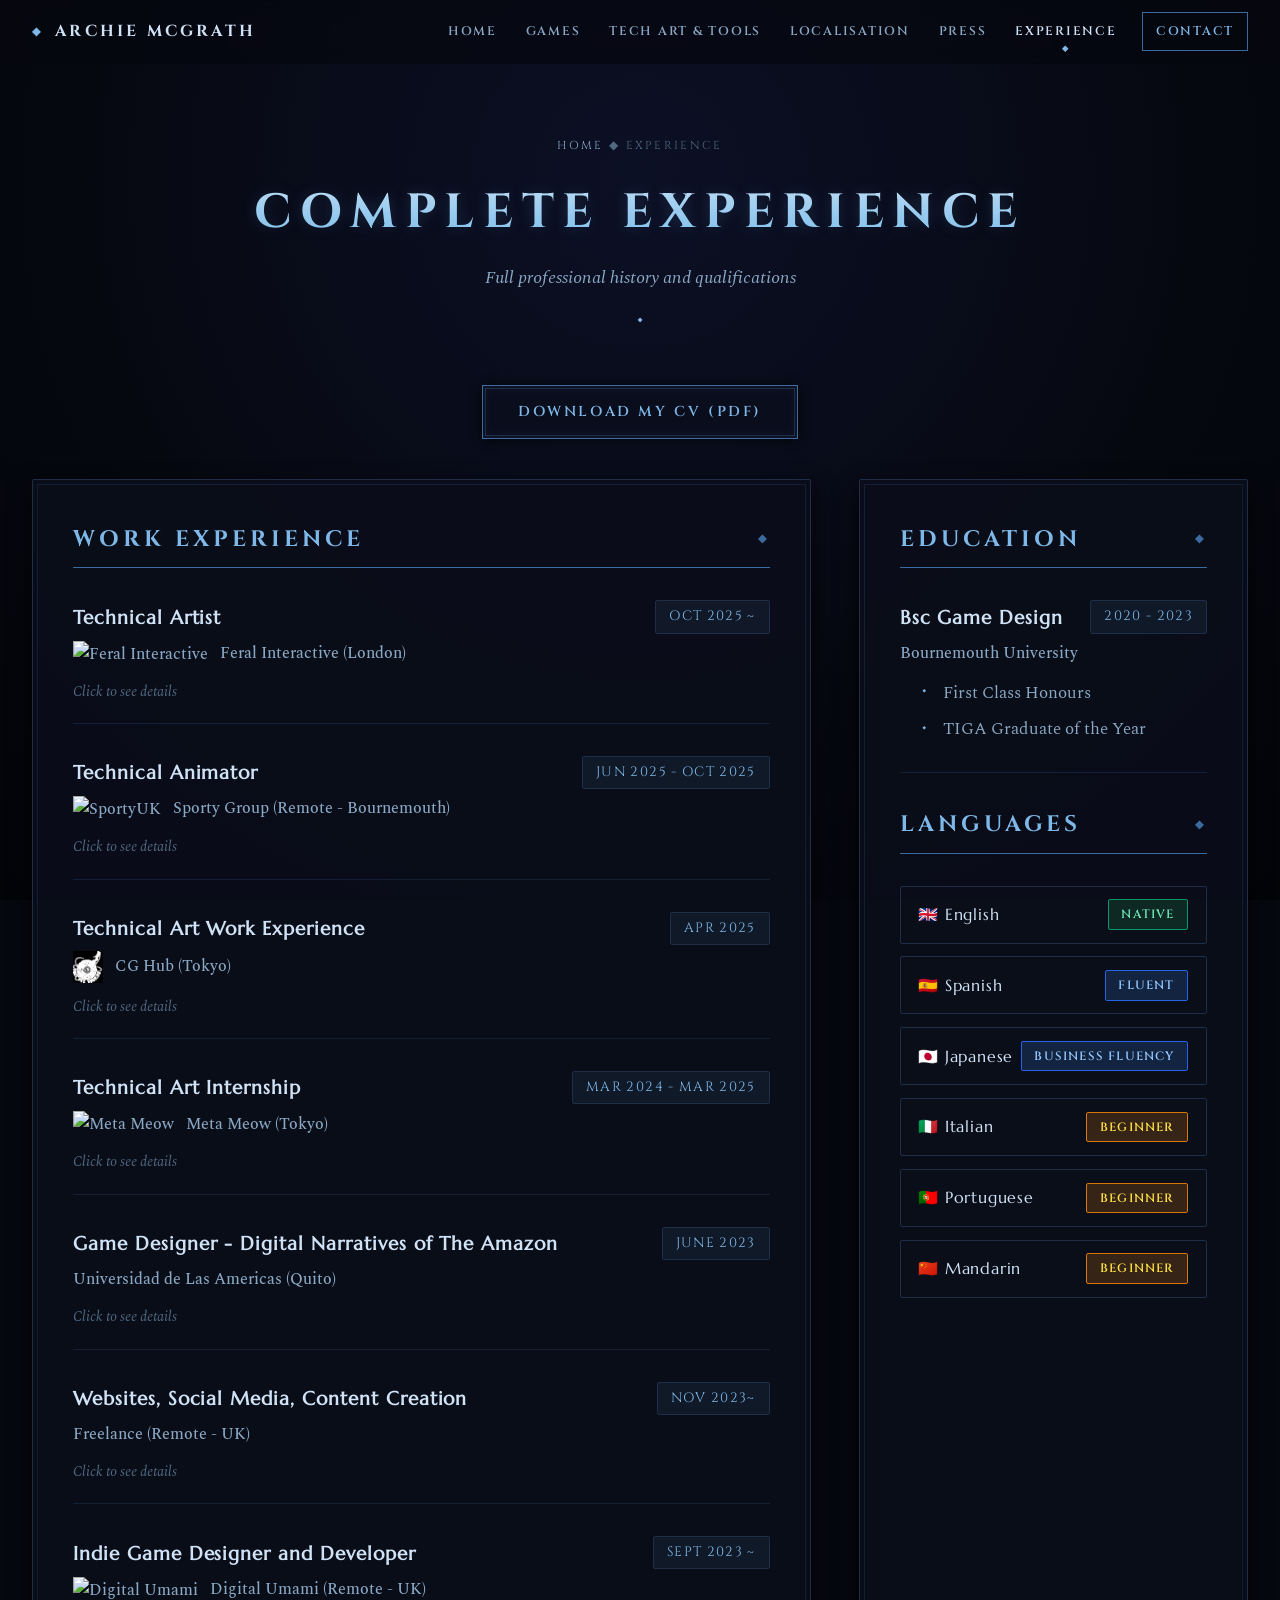
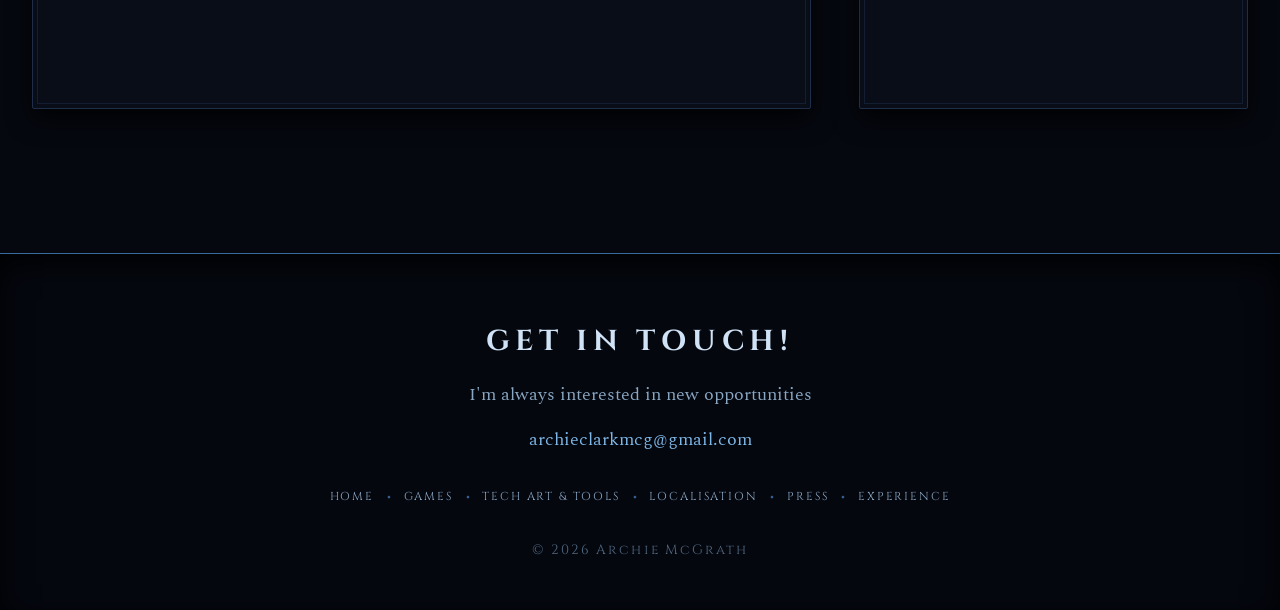
==== experience.html @ 97fbd70d "Major content update" ====
<!DOCTYPE html>
<html lang="en">

<head>
    <meta charset="UTF-8">
    <meta name="viewport" content="width=device-width, initial-scale=1.0">
    <title>Experience · Archie McGrath</title>
    <meta name="description" content="Work history, education and languages of Archie McGrath, Technical Artist.">
    <link rel="shortcut icon" type="image/x-icon" href="assets/images/krillin.ico" />
    <link rel="preconnect" href="https://fonts.googleapis.com">
    <link rel="preconnect" href="https://fonts.gstatic.com" crossorigin>
    <link href="https://fonts.googleapis.com/css2?family=Cinzel:wght@400;600;700;900&family=Marcellus&family=Spectral:ital,wght@0,300;0,400;0,600;1,400&display=swap" rel="stylesheet">
    <link rel="stylesheet" href="assets/styles.css?v=3.0">
    <link rel="stylesheet" href="assets/site.css?v=3.0">
</head>

<body>
    <header id="site-nav"></header>

    <header class="page-header">
        <p class="breadcrumb"><a href="index.html">Home</a> ◆ Experience</p>
        <h1 class="section-title">Complete Experience</h1>
        <p class="section-subtitle">Full professional history and qualifications</p>
    </header>

    <section class="section tight" id="cv">
        <div class="cv-downloads">
            <a href="assets/pdfs/Archie%20McGrath%20Technical%20Artist%20Resume.pdf" class="cta-button"
                download="Archie McGrath Technical Artist Resume.pdf">Download My CV (PDF)</a>
        </div>
        <div class="cv-grid">
            <!-- Work Experience Column -->
            <div class="cv-column">
                <h3 class="cv-section-title">Work Experience</h3>

                <div class="cv-item" onclick="toggleCVExpand(this)">
                    <div class="cv-header">
                        <h4 class="cv-role">Technical Artist</h4>
                        <span class="cv-period">OCT 2025 ~</span>
                    </div>
                    <p class="cv-company">
                        <img src="assets/images/ferallogo.jpg" alt="Feral Interactive"
                            style="height:2em;vertical-align:middle;margin-right:0.5em;">
                        Feral Interactive (London)
                    </p>
                    <p class="expand-hint-cv">Click to see details</p>
                    <ul class="cv-details">
                        <li>Sole in-house technical artist, working with design and engineering teams on AAA projects
                        </li>
                        <li>Asset development and implementation in-engine using Maya, 3DS Max, Blender (models,
                            animations, rigs, textures and materials)</li>
                        <li>Scripting pipeline tools across DCCs using Python, MEL</li>
                        <li>Implementation, testing and optimisation of art and game mechanics in proprietary game
                            engines across various platforms (VR and Mobile)</li>
                    </ul>
                </div>

                <div class="cv-item" onclick="toggleCVExpand(this)">
                    <div class="cv-header">
                        <h4 class="cv-role">Technical Animator</h4>
                        <span class="cv-period">JUN 2025 - OCT 2025</span>
                    </div>
                    <p class="cv-company">
                        <img src="assets/images/sportylogo.jpeg" alt="SportyUK"
                            style="height:2em;vertical-align:middle;margin-right:0.5em;">
                        Sporty Group (Remote - Bournemouth)
                    </p>
                    <p class="expand-hint-cv">Click to see details</p>
                    <ul class="cv-details">
                        <li>Rigging, weight painting and animation of characters using Blender</li>
                        <li>Implementation and playtesting in Unity Engine for Mobile</li>
                    </ul>
                </div>

                <div class="cv-item" onclick="toggleCVExpand(this)">
                    <div class="cv-header">
                        <h4 class="cv-role">Technical Art Work Experience</h4>
                        <span class="cv-period">APR 2025</span>
                    </div>
                    <p class="cv-company">
                        <img src="assets/images/CGHUBLogo_cropped.png" alt="CG Hub"
                            style="height:2em;vertical-align:middle;margin-right:0.5em;">
                        CG Hub (Tokyo)
                    </p>
                    <p class="expand-hint-cv">Click to see details</p>
                    <ul class="cv-details">
                        <li>Car ADAS creation and shader development in Kanzi Engine</li>
                    </ul>
                </div>

                <div class="cv-item" onclick="toggleCVExpand(this)">
                    <div class="cv-header">
                        <h4 class="cv-role">Technical Art Internship</h4>
                        <span class="cv-period">MAR 2024 - MAR 2025</span>
                    </div>
                    <p class="cv-company">
                        <img src="assets/images/metameowlogo.jpeg" alt="Meta Meow"
                            style="height:2em;vertical-align:middle;margin-right:0.5em;">
                        Meta Meow (Tokyo)
                    </p>
                    <p class="expand-hint-cv">Click to see details</p>
                    <ul class="cv-details">
                        <li>AAA games outsourcing projects for Square Enix, ORCA, Game Freak</li>
                        <li>Shipped 3 DCC tools taking them from conception to market with documentation, user support
                            and updates in Blender and Unreal.</li>
                        <li>Shader, material and VFX creation using Substance Painter, Designer, Python scripting,
                            Blender procedural node workflows and basic Houdini</li>
                    </ul>
                </div>

                <div class="cv-item" onclick="toggleCVExpand(this)">
                    <div class="cv-header">
                        <h4 class="cv-role">Game Designer - Digital Narratives of The Amazon</h4>
                        <span class="cv-period">JUNE 2023</span>
                    </div>
                    <p class="cv-company">Universidad de Las Americas (Quito)</p>
                    <p class="expand-hint-cv">Click to see details</p>
                    <ul class="cv-details">
                        <li>Gameplay, sound design and localisation developing a mobile game</li>
                        <li>C# Scripting in Unity Engine for Mobile</li>
                    </ul>
                </div>

                <div class="cv-item" onclick="toggleCVExpand(this)">
                    <div class="cv-header">
                        <h4 class="cv-role">Websites, Social Media, Content Creation</h4>
                        <span class="cv-period">NOV 2023~</span>
                    </div>
                    <p class="cv-company">Freelance (Remote - UK)</p>
                    <p class="expand-hint-cv">Click to see details</p>
                    <ul class="cv-details">
                        <li>7,000+ monthly visitor website SEO, content renovations, copywriting</li>
                        <li>Assisting Instagram account with 200,000+ followers</li>
                        <li>Promoting an Amazon, Sunday Times and Water Stones Best Seller</li>
                    </ul>
                </div>

                <div class="cv-item" onclick="toggleCVExpand(this)">
                    <div class="cv-header">
                        <h4 class="cv-role">Indie Game Designer and Developer</h4>
                        <span class="cv-period">SEPT 2023 ~</span>
                    </div>
                    <p class="cv-company">
                        <img src="assets/images/dulogo.png" alt="Digital Umami"
                            style="height:2em;vertical-align:middle;margin-right:0.5em;">
                        Digital Umami (Remote - UK)
                    </p>
                </div>
            </div>

            <!-- Education & Skills Column -->
            <div class="cv-column">
                <h3 class="cv-section-title">Education</h3>

                <div class="cv-item">
                    <div class="cv-header">
                        <h4 class="cv-role">Bsc Game Design</h4>
                        <span class="cv-period">2020 - 2023</span>
                    </div>
                    <p class="cv-company">Bournemouth University</p>
                    <ul class="cv-details" style="max-height: none; padding-left: 1.2rem;">
                        <li>First Class Honours</li>
                        <li>TIGA Graduate of the Year</li>
                    </ul>
                </div>

                <h3 class="cv-section-title">Languages</h3>
                <div class="languages-grid">
                    <div class="language-item">
                        <span class="language-name">🇬🇧 English</span>
                        <span class="language-level native">Native</span>
                    </div>
                    <div class="language-item">
                        <span class="language-name">🇪🇸 Spanish</span>
                        <span class="language-level fluent">Fluent</span>
                    </div>
                    <div class="language-item">
                        <span class="language-name">🇯🇵 Japanese</span>
                        <span class="language-level fluent">Business Fluency</span>
                    </div>
                    <div class="language-item">
                        <span class="language-name">🇮🇹 Italian</span>
                        <span class="language-level beginner">Beginner</span>
                    </div>
                    <div class="language-item">
                        <span class="language-name">🇵🇹 Portuguese</span>
                        <span class="language-level beginner">Beginner</span>
                    </div>
                    <div class="language-item">
                        <span class="language-name">🇨🇳 Mandarin</span>
                        <span class="language-level beginner">Beginner</span>
                    </div>
                </div>
            </div>
        </div>
    </section>

    <footer id="contact"></footer>

    <script src="assets/site.js?v=3.0"></script>
    <script>
        renderChrome('experience');
        function toggleCVExpand(item) { item.classList.toggle('expanded'); }
    </script>
</body>

</html>
---- assets/styles.css ----
/* 
   BALDUR'S GATE / ELDEN RING CRPG DESIGN SYSTEM 
   Archie McGrath Portfolio 
*/

@import url('https://fonts.googleapis.com/css2?family=Cinzel:wght@400;600;700;900&family=Cinzel+Decorative:wght@400;700&family=Marcellus&family=Spectral:ital,wght@0,300;0,400;0,600;1,400&display=swap');

:root {
    --is-mobile: 0;

    /* Ethereal Blue Color Palette */
    --primary-bg: #060810;
    --secondary-bg: #0a0e1a;
    --panel-bg: rgba(10, 14, 26, 0.92);
    --panel-bg-solid: #0c1020;
    --hover-bg: #121830;

    --accent-color: #7eb8e8;
    /* Ethereal Blue */
    --accent-glow: #a0d4ff;
    /* Ethereal Glow Highlight */
    --accent-dark: #2a3d6e;
    /* Deep Ethereal Blue */

    --text-primary: #d0e2f5;
    /* Icy Light Text */
    --text-secondary: #8aa8c4;
    /* Cool Muted Text */
    --text-muted: #506880;
    /* Darker Subtext */

    --border-color: #1e2d48;
    /* Dark Blue Border Frame */
    --border-gold: #3a6a9e;
    /* Blue Frame Highlight */
    --border-gold-glow: #5eaadf;
    /* Hover Border Glow */

    /* Fonts */
    --font-title: 'Cinzel', 'Marcellus', 'Georgia', serif;
    --font-heading: 'Marcellus', 'Cinzel', serif;
    --font-body: 'Spectral', 'Georgia', serif;
}

* {
    margin: 0;
    padding: 0;
    box-sizing: border-box;
}

html {
    scroll-behavior: smooth;
    background-color: var(--primary-bg);
}

body {
    font-family: var(--font-body);
    background: radial-gradient(circle at 50% 20%, #0c1025 0%, #060810 60%, #030408 100%);
    background-attachment: fixed;
    color: var(--text-primary);
    line-height: 1.7;
    overflow-x: hidden;
    font-size: 1.05rem;
}

/* Custom Scrollbar */
::-webkit-scrollbar {
    width: 8px;
    height: 8px;
}

::-webkit-scrollbar-track {
    background: #060810;
}

::-webkit-scrollbar-thumb {
    background: var(--border-gold);
    border-radius: 2px;
}

::-webkit-scrollbar-thumb:hover {
    background: var(--accent-color);
}

/* Mobile Toggle Button */
.desktop-toggle {
    position: fixed;
    top: 0;
    left: 0;
    right: 0;
    background: var(--secondary-bg);
    padding: 8px;
    text-align: center;
    z-index: 1000;
    display: none;
    border-bottom: 1px solid var(--border-gold);
}

.desktop-toggle button {
    background: var(--panel-bg);
    color: var(--accent-color);
    border: 1px solid var(--border-gold);
    padding: 6px 16px;
    border-radius: 2px;
    font-family: var(--font-title);
    letter-spacing: 0.1em;
    font-size: 0.85rem;
    cursor: pointer;
    text-transform: uppercase;
    transition: all 0.3s ease;
}

.desktop-toggle button:hover {
    background: var(--accent-color);
    color: #000;
}

@media (max-width: 390px) {
    :root {
        --is-mobile: 1;
    }

    .desktop-toggle {
        display: block;
    }

    body {
        padding-top: 40px;
    }
}

/* Floating Sidebar Navigation (Elden Ring / CRPG HUD Style) */
.floating-nav {
    position: fixed;
    right: 2rem;
    top: 50%;
    transform: translateY(-50%);
    z-index: 100;
    background: rgba(8, 12, 24, 0.95);
    backdrop-filter: blur(8px);
    border: 1px solid var(--border-gold);
    box-shadow: 0 0 15px rgba(0, 0, 0, 0.8), inset 0 0 8px rgba(100, 160, 230, 0.1);
    border-radius: 4px;
    padding: 1.2rem 0.6rem;
    display: flex;
    flex-direction: column;
    gap: 1.2rem;
}

.nav-dot {
    width: 10px;
    height: 10px;
    transform: rotate(45deg);
    background: transparent;
    border: 1px solid var(--text-secondary);
    cursor: pointer;
    transition: all 0.3s ease;
    position: relative;
}

.nav-dot.active {
    background: var(--accent-color);
    border-color: var(--accent-glow);
    box-shadow: 0 0 10px var(--accent-glow), 0 0 20px var(--accent-color);
    transform: rotate(45deg) scale(1.3);
}

.nav-dot:hover {
    border-color: var(--accent-color);
    transform: rotate(45deg) scale(1.2);
}

.nav-dot::after {
    content: attr(data-label);
    position: absolute;
    right: 2rem;
    top: 50%;
    transform: translateY(-50%);
    background: rgba(10, 14, 26, 0.95);
    color: var(--accent-color);
    font-family: var(--font-title);
    letter-spacing: 0.15em;
    text-transform: uppercase;
    padding: 0.4rem 0.9rem;
    border-radius: 2px;
    font-size: 0.75rem;
    white-space: nowrap;
    opacity: 0;
    visibility: hidden;
    transition: all 0.3s ease;
    border: 1px solid var(--border-gold);
    box-shadow: 0 4px 12px rgba(0, 0, 0, 0.6);
}

.nav-dot:hover::after {
    opacity: 1;
    visibility: visible;
}

/* CRPG Golden Divider Line */
.crpg-divider {
    display: flex;
    align-items: center;
    justify-content: center;
    margin: 2rem auto;
    width: 100%;
    max-width: 600px;
}

.crpg-divider::before,
.crpg-divider::after {
    content: '';
    flex: 1;
    height: 1px;
    background: linear-gradient(90deg, transparent, var(--border-gold), transparent);
}

.crpg-divider-diamond {
    margin: 0 12px;
    color: var(--accent-color);
    font-size: 0.8rem;
}

/* Hero Section */
.hero {
    min-height: 100vh;
    display: flex;
    align-items: center;
    justify-content: center;
    text-align: center;
    position: relative;
    padding: 3rem 1.5rem 4rem;
    background: radial-gradient(circle at 50% 30%, rgba(15, 22, 50, 0.7) 0%, rgba(6, 8, 16, 0.96) 75%);
    border-bottom: 1px solid var(--border-gold);
}

.hero-wrapper {
    width: 100%;
    max-width: 1400px;
    margin: 0 auto;
    display: flex;
    flex-direction: column;
    align-items: center;
    gap: 2.5rem;
}

.hero-content {
    max-width: 1100px;
    width: 100%;
    padding: 1rem 2rem 0;
    z-index: 2;
    display: grid;
    grid-template-columns: 1fr 1fr;
    gap: 4rem;
    align-items: center;
}

.hero-text {
    text-align: left;
}

.hero h1,
.ds-title {
    font-family: var(--font-title);
    font-size: clamp(2.8rem, 5.5vw, 4.4rem);
    font-weight: 700;
    letter-spacing: 0.28em;
    text-transform: uppercase;
    line-height: 1.15;
    margin-bottom: 0.5rem;
    color: #8ec8f0;
    -webkit-text-fill-color: #8ec8f0;
    background: none;
    text-shadow: 0 3px 10px rgba(0, 0, 0, 0.95), 0 0 2px rgba(0, 0, 0, 0.9);
}

.hero h2 {
    font-family: var(--font-heading);
    font-size: clamp(1.3rem, 2.5vw, 1.8rem);
    font-weight: 400;
    letter-spacing: 0.2em;
    text-transform: uppercase;
    color: var(--accent-color);
    margin-bottom: 1.8rem;
    display: flex;
    align-items: center;
    gap: 0.8rem;
}

.hero h2::after {
    content: '';
    flex: 1;
    height: 1px;
    background: linear-gradient(90deg, var(--border-gold), transparent);
}

.hero-description {
    font-family: var(--font-body);
    font-size: 1.2rem;
    color: var(--text-secondary);
    line-height: 1.8;
    margin-bottom: 2.5rem;
    border-left: 2px solid var(--border-gold);
    padding-left: 1.2rem;
    background: linear-gradient(90deg, rgba(100, 160, 230, 0.05), transparent);
}

/* Elden Ring / CRPG Action Button */
.cta-button {
    display: inline-block;
    padding: 0.85rem 2.2rem;
    background: rgba(10, 14, 28, 0.9);
    color: var(--accent-color);
    text-decoration: none;
    font-family: var(--font-title);
    letter-spacing: 0.18em;
    text-transform: uppercase;
    font-size: 0.9rem;
    font-weight: 600;
    border: 1px solid var(--border-gold);
    box-shadow: 0 0 10px rgba(0, 0, 0, 0.8), inset 0 0 12px rgba(100, 160, 230, 0.1);
    position: relative;
    transition: all 0.3s ease;
    cursor: pointer;
}

.cta-button::before {
    content: '';
    position: absolute;
    top: 2px;
    left: 2px;
    right: 2px;
    bottom: 2px;
    border: 1px solid rgba(100, 160, 230, 0.2);
    pointer-events: none;
    transition: all 0.3s ease;
}

.cta-button:hover {
    background: var(--accent-color);
    color: #0c0a08;
    box-shadow: 0 0 20px rgba(100, 170, 240, 0.5);
    border-color: var(--accent-glow);
}

.cta-button:hover::before {
    border-color: rgba(0, 0, 0, 0.4);
}

.hero-visual {
    display: flex;
    align-items: center;
    justify-content: center;
    position: relative;
}

.hero-avatar {
    width: 290px;
    height: 290px;
    border-radius: 4px;
    border: 2px solid var(--border-gold);
    box-shadow: 0 0 30px rgba(0, 0, 0, 0.9), 0 0 15px rgba(100, 160, 230, 0.25), inset 0 0 15px rgba(0, 0, 0, 0.8);
    position: relative;
    padding: 6px;
    background: var(--panel-bg-solid);
}

.hero-avatar img {
    border-radius: 2px;
    filter: contrast(1.05) brightness(0.95);
    transition: filter 0.3s ease;
}

.hero-avatar:hover img {
    filter: contrast(1.1) brightness(1.02);
}

/* Experience Strip (Character Journey Bar) */
.experience-strip {
    background: rgba(8, 12, 22, 0.95);
    border-top: 1px solid var(--border-gold);
    border-bottom: 1px solid var(--border-gold);
    padding: 2.2rem 0;
    margin-bottom: 3rem;
    box-shadow: inset 0 0 20px rgba(0, 0, 0, 0.8);
}

.experience-content {
    max-width: 1400px;
    margin: 0 auto;
    padding: 0 2rem;
}

.experience-title {
    text-align: center;
    font-family: var(--font-title);
    font-size: 1.1rem;
    letter-spacing: 0.25em;
    text-transform: uppercase;
    color: var(--accent-color);
    margin-bottom: 1.8rem;
    display: flex;
    align-items: center;
    justify-content: center;
    gap: 1rem;
}

.experience-title::before,
.experience-title::after {
    content: '◆';
    font-size: 0.6rem;
    color: var(--border-gold);
}

.experience-timeline {
    display: flex;
    justify-content: center;
    align-items: center;
    gap: 1.5rem;
    flex-wrap: wrap;
}

.timeline-item {
    display: flex;
    align-items: center;
    gap: 1rem;
    padding: 0.85rem 1.4rem;
    background: rgba(12, 16, 30, 0.85);
    border: 1px solid var(--border-color);
    border-radius: 2px;
    transition: all 0.3s ease;
    box-shadow: 0 4px 10px rgba(0, 0, 0, 0.5);
    position: relative;
}

.timeline-item:hover {
    border-color: var(--border-gold-glow);
    background: rgba(18, 24, 42, 0.95);
    box-shadow: 0 0 15px rgba(100, 160, 230, 0.2);
    transform: translateY(-2px);
}

/* Current Job Featured (Top) */
.current-job-featured {
    display: flex;
    justify-content: center;
    margin-bottom: 1.6rem;
}

.current-featured-item {
    padding: 1.1rem 2.2rem;
    border-color: var(--accent-glow);
    background: linear-gradient(135deg, rgba(18, 28, 55, 0.95), rgba(10, 14, 28, 0.95));
    box-shadow: 0 0 25px rgba(100, 160, 230, 0.4), inset 0 0 12px rgba(100, 160, 230, 0.15);
}

.current-featured-item .timeline-info h4 {
    font-size: 1.2rem;
    color: #daf1ff;
}

/* Previous Roles Heading & List */
.previous-roles-header {
    display: flex;
    align-items: center;
    justify-content: center;
    gap: 0.8rem;
    margin: 1.6rem 0 1.2rem 0;
}

.prev-decor {
    color: var(--border-gold);
    font-size: 0.75rem;
    opacity: 0.6;
}

.prev-title {
    font-family: var(--font-title);
    font-size: 0.82rem;
    font-weight: 600;
    letter-spacing: 0.22em;
    text-transform: uppercase;
    color: var(--text-muted);
}

.previous-roles-timeline {
    display: flex;
    justify-content: center;
    align-items: center;
    gap: 1.2rem;
    flex-wrap: wrap;
}

.timeline-item-previous {
    padding: 0.65rem 1.1rem;
    background: rgba(10, 14, 26, 0.75);
    border: 1px solid rgba(30, 50, 80, 0.6);
    opacity: 0.88;
    transition: all 0.3s ease;
}

.timeline-item-previous:hover {
    opacity: 1;
    border-color: var(--border-gold);
    background: rgba(14, 20, 38, 0.9);
}

.timeline-item-previous .timeline-info h4 {
    font-size: 0.95rem;
    color: var(--text-secondary);
}

.timeline-item-previous .timeline-info p {
    font-size: 0.8rem;
    color: var(--text-muted);
}

.company-logo {
    width: 44px;
    height: 44px;
    border-radius: 2px;
    border: 1px solid var(--border-gold);
    background: #0a0e1a;
    display: flex;
    align-items: center;
    justify-content: center;
    color: var(--accent-color);
    font-family: var(--font-title);
    font-weight: bold;
    font-size: 0.95rem;
    overflow: hidden;
    flex-shrink: 0;
}

.timeline-info h4 {
    font-family: var(--font-heading);
    font-size: 1.05rem;
    color: var(--text-primary);
    margin-bottom: 0.15rem;
    letter-spacing: 0.05em;
}

.timeline-info p {
    font-size: 0.85rem;
    color: var(--text-secondary);
    letter-spacing: 0.05em;
}

/* CRPG Section Navigation Menu Bar */
.crpg-section-menu {
    background: rgba(8, 12, 22, 0.95);
    border-top: 1px solid var(--border-gold);
    border-bottom: 1px solid var(--border-gold);
    padding: 1.8rem 1rem;
    margin: 0 0 3rem 0;
    width: 100%;
    box-shadow: 0 4px 20px rgba(0, 0, 0, 0.8), inset 0 0 15px rgba(0, 0, 0, 0.6);
}

.crpg-menu-header {
    display: flex;
    align-items: center;
    justify-content: center;
    gap: 1rem;
    margin-bottom: 1.4rem;
    text-align: center;
}

.header-decor {
    color: var(--border-gold);
    letter-spacing: 0.2em;
    font-size: 0.8rem;
    opacity: 0.7;
}

.header-title {
    font-family: var(--font-title);
    font-size: 0.95rem;
    font-weight: 700;
    letter-spacing: 0.22em;
    text-transform: uppercase;
    color: var(--accent-color);
    text-shadow: 0 0 12px rgba(100, 170, 240, 0.35);
}

.crpg-menu-container {
    display: flex;
    justify-content: center;
    align-items: center;
    gap: 1rem;
    flex-wrap: wrap;
    max-width: 1300px;
    margin: 0 auto;
}

.crpg-menu-item {
    display: flex;
    align-items: center;
    gap: 0.75rem;
    padding: 0.7rem 1.2rem;
    background: rgba(12, 16, 30, 0.9);
    border: 1px solid var(--border-color);
    border-radius: 2px;
    text-decoration: none;
    transition: all 0.3s cubic-bezier(0.4, 0, 0.2, 1);
    box-shadow: 0 4px 12px rgba(0, 0, 0, 0.6);
    position: relative;
}

.crpg-menu-item::before {
    content: '';
    position: absolute;
    top: 2px;
    left: 2px;
    right: 2px;
    bottom: 2px;
    border: 1px solid rgba(100, 160, 230, 0.15);
    pointer-events: none;
    transition: all 0.3s ease;
}

.crpg-menu-item:hover {
    border-color: var(--border-gold-glow);
    background: linear-gradient(135deg, rgba(16, 24, 48, 0.98), rgba(10, 14, 28, 0.98));
    box-shadow: 0 0 20px rgba(100, 160, 230, 0.35);
    transform: translateY(-3px);
}

.crpg-menu-item:hover::before {
    border-color: rgba(100, 160, 230, 0.5);
}

.crpg-menu-symbol {
    font-size: 1.2rem;
    color: var(--accent-color);
    transition: transform 0.3s ease, color 0.3s ease;
}

.crpg-menu-item:hover .crpg-menu-symbol {
    color: var(--accent-glow);
    transform: scale(1.2);
}

.crpg-menu-text {
    display: flex;
    flex-direction: column;
    text-align: left;
}

.crpg-menu-title {
    font-family: var(--font-title);
    font-size: 0.88rem;
    font-weight: 600;
    letter-spacing: 0.12em;
    text-transform: uppercase;
    color: var(--text-primary);
    transition: color 0.3s ease;
}

.crpg-menu-item:hover .crpg-menu-title {
    color: #daeeff;
}

.crpg-menu-sub {
    font-family: var(--font-body);
    font-style: italic;
    font-size: 0.8rem;
    color: var(--accent-color);
    transition: color 0.3s ease;
}

.crpg-menu-item:hover .crpg-menu-sub {
    color: var(--accent-glow);
}

.crpg-menu-action {
    font-family: var(--font-title);
    font-size: 0.7rem;
    font-weight: 700;
    letter-spacing: 0.1em;
    color: var(--accent-color);
    background: rgba(100, 160, 230, 0.1);
    border: 1px solid var(--border-gold);
    padding: 0.2rem 0.55rem;
    border-radius: 2px;
    margin-left: 0.4rem;
    transition: all 0.3s ease;
    white-space: nowrap;
}

.crpg-menu-item:hover .crpg-menu-action {
    background: var(--accent-color);
    color: #090807;
    border-color: var(--accent-glow);
    box-shadow: 0 0 10px rgba(94, 170, 223, 0.6);
}

.crpg-menu-divider {
    color: var(--border-gold);
    font-size: 0.65rem;
    user-select: none;
    opacity: 0.7;
}

@media (max-width: 768px) {
    .desktop-arrow {
        display: none !important;
    }

    .mobile-arrow {
        display: inline-block !important;
    }

    .experience-timeline {
        flex-direction: column;
    }

    .crpg-menu-divider {
        display: none;
    }

    .crpg-menu-container {
        gap: 0.8rem;
    }

    .crpg-menu-item {
        width: 100%;
        justify-content: center;
    }
}

/* Sections */
.section {
    padding: 5rem 2rem;
    max-width: 1400px;
    margin: 0 auto;
}

.section-title {
    font-family: var(--font-title);
    font-size: clamp(2.2rem, 4vw, 3rem);
    font-weight: 700;
    letter-spacing: 0.18em;
    text-transform: uppercase;
    text-align: center;
    margin-bottom: 0.6rem;
    color: var(--text-primary);
    text-shadow: 0 0 15px rgba(100, 170, 240, 0.2);
    background: linear-gradient(180deg, #d0e6f8 0%, #6eb8e8 100%);
    -webkit-background-clip: text;
    -webkit-text-fill-color: transparent;
    background-clip: text;
}

.section-subtitle {
    text-align: center;
    font-family: var(--font-body);
    font-style: italic;
    font-size: 1.15rem;
    color: var(--text-secondary);
    margin-bottom: 3.5rem;
}

.section-subtitle::after {
    content: '◆';
    display: block;
    font-style: normal;
    font-size: 0.7rem;
    color: var(--accent-color);
    margin-top: 1rem;
}

/* Projects & Tools Carousel Wrapper */
.projects-carousel-wrapper {
    position: relative;
    display: flex;
    align-items: center;
    width: 100%;
    margin-top: 1rem;
}

.projects-container {
    width: 100%;
    overflow-x: auto;
    scroll-behavior: smooth;
    scrollbar-width: none;
    -ms-overflow-style: none;
    padding: 1rem 0.5rem;
}

.projects-container::-webkit-scrollbar {
    display: none;
}

.mosaic-grid {
    display: grid;
    grid-template-rows: repeat(2, 390px);
    grid-auto-flow: column;
    grid-auto-columns: 330px;
    gap: 1.6rem;
    width: max-content;
    padding: 10px 0 20px 0;
}

/* Arrow Navigation */
.mosaic-arrow {
    position: absolute;
    top: 50%;
    transform: translateY(-50%);
    z-index: 10;
    width: 46px;
    height: 46px;
    border-radius: 2px;
    background: rgba(8, 12, 24, 0.95);
    border: 1px solid var(--border-gold);
    color: var(--accent-color);
    font-size: 1.3rem;
    display: flex;
    align-items: center;
    justify-content: center;
    cursor: pointer;
    backdrop-filter: blur(8px);
    transition: all 0.3s ease;
    box-shadow: 0 4px 15px rgba(0, 0, 0, 0.8);
}

.mosaic-arrow:hover {
    background: var(--accent-color);
    color: #090807;
    border-color: var(--accent-glow);
    box-shadow: 0 0 18px rgba(100, 160, 230, 0.5);
    transform: translateY(-50%) scale(1.08);
}

.mosaic-arrow-left {
    left: -22px;
}

.mosaic-arrow-right {
    right: -22px;
}

/* CRPG Inspectable Card Baseline */
.project-card {
    background: var(--panel-bg);
    border: 1px solid var(--border-color);
    box-shadow: 0 8px 20px rgba(0, 0, 0, 0.7), inset 0 0 15px rgba(0, 0, 0, 0.5);
    border-radius: 2px;
    overflow: hidden;
    cursor: pointer;
    position: relative;
    display: flex;
    flex-direction: column;
    height: 100%;
    transition: all 0.3s cubic-bezier(.4, 0, .2, 1);
}

.project-card::before {
    content: '';
    position: absolute;
    top: 3px;
    left: 3px;
    right: 3px;
    bottom: 3px;
    border: 1px solid rgba(80, 130, 200, 0.2);
    pointer-events: none;
    border-radius: 1px;
    transition: border-color 0.3s ease;
}

.project-card:hover {
    transform: translateY(-4px);
    border-color: var(--border-gold-glow);
    box-shadow: 0 12px 30px rgba(0, 0, 0, 0.9), 0 0 20px rgba(100, 160, 230, 0.2);
}

.project-card:hover::before {
    border-color: rgba(100, 160, 230, 0.4);
}

.project-card .gif {
    height: 230px;
    width: 100%;
    flex-shrink: 0;
    overflow: hidden;
    position: relative;
    border-bottom: 1px solid var(--border-color);
    display: flex;
    align-items: center;
    justify-content: center;
    background: #060810;
}

.project-card .gif img,
.project-card .gif video {
    width: 100%;
    height: 100%;
    object-fit: contain;
    filter: brightness(0.92) contrast(1.02);
    transition: filter 0.3s ease;
}

.project-card:hover .gif img,
.project-card:hover .gif video {
    filter: brightness(1.02) contrast(1.05);
}

.project-card .project-content {
    padding: 1.1rem;
    flex: 1;
    display: flex;
    flex-direction: column;
    justify-content: space-between;
    overflow: hidden;
}

.project-card .project-title {
    font-family: var(--font-title);
    font-size: 1.15rem;
    font-weight: 600;
    letter-spacing: 0.05em;
    color: var(--text-primary);
    line-height: 1.3;
    margin-bottom: 0.35rem;
    overflow: hidden;
    text-overflow: ellipsis;
    display: -webkit-box;
    -webkit-line-clamp: 2;
    -webkit-box-orient: vertical;
}

.project-card .project-subtitle {
    color: var(--accent-color);
    font-family: var(--font-heading);
    font-size: 0.92rem;
    letter-spacing: 0.04em;
    margin-bottom: 0.25rem;
}

.project-card .expand-hint {
    color: var(--accent-color);
    font-family: var(--font-body);
    font-style: italic;
    font-size: 0.85rem;
    margin-top: auto;
    padding-top: 0.4rem;
    display: flex;
    align-items: center;
    gap: 0.35rem;
    opacity: 0.85;
    transition: opacity 0.2s ease, transform 0.2s ease;
}

.project-card:hover .expand-hint {
    opacity: 1;
    transform: translateX(2px);
}

.project-card .expand-hint::before {
    content: '◆';
    font-size: 0.55rem;
    color: var(--accent-color);
}

/* Grid override when a card is expanded — full-width block layout */
.mosaic-grid.has-expanded {
    display: block;
    width: 100%;
    grid-template-rows: none;
    grid-auto-flow: unset;
    grid-auto-columns: unset;
}

/* Expanded Card CRPG Inspector Window */
.project-card.expanded {
    height: auto;
    min-height: unset;
    width: 100%;
    max-width: 100%;
    display: grid;
    grid-template-columns: 1fr 1fr;
    gap: 2.5rem;
    padding: 2.5rem;
    cursor: default;
    border-color: var(--border-gold-glow);
    background: rgba(8, 12, 22, 0.97);
    box-shadow: 0 0 35px rgba(0, 0, 0, 0.95), 0 0 25px rgba(100, 160, 230, 0.15);
    overflow: visible;
}

.project-card.expanded:hover {
    transform: none;
}

.project-card.expanded .gif.expanded-gif {
    height: auto;
    min-height: 290px;
    max-height: 550px;
    border: 1px solid var(--border-gold);
    overflow: hidden;
    display: flex;
    align-items: center;
    justify-content: center;
    background: #060810;
    border-bottom: none;
}

.project-card.expanded .gif.expanded-gif img,
.project-card.expanded .gif.expanded-gif video {
    width: 100%;
    height: 100%;
    object-fit: contain;
    border-radius: 4px;
}

.project-card.expanded .project-content.expanded-content {
    padding: 0.5rem 0;
    display: flex;
    flex-direction: column;
    justify-content: flex-start;
    gap: 1rem;
    overflow: visible;
}

.project-card.expanded .project-title {
    font-size: 1.8rem;
    letter-spacing: 0.1em;
    color: var(--text-primary);
    border-bottom: 1px solid var(--border-color);
    padding-bottom: 0.5rem;
}

.project-card.expanded .project-subtitle {
    font-size: 1rem;
}

.project-card.expanded .project-role {
    font-size: 1.05rem;
    color: var(--accent-color);
    margin-top: 0.5rem;
}

.project-card.expanded .project-description {
    font-size: 1.05rem;
    color: var(--text-secondary);
    line-height: 1.7;
    margin-top: 0.5rem;
}

.project-card.expanded .return-btn {
    align-self: flex-start;
    margin-top: 1.5rem;
    background: rgba(10, 14, 28, 0.9);
    color: var(--accent-color);
    border: 1px solid var(--border-gold);
    padding: 0.6rem 1.8rem;
    font-family: var(--font-title);
    letter-spacing: 0.15em;
    font-size: 0.85rem;
    cursor: pointer;
    transition: all 0.3s ease;
}

.project-card.expanded .return-btn:hover {
    background: var(--accent-color);
    color: #000;
    box-shadow: 0 0 15px rgba(100, 160, 230, 0.4);
}

/* Mosaic sizing overrides */
.mosaic-grid:not(.is-filtered) .project-card:nth-child(1) {
    grid-column: span 2;
}

.mosaic-grid:not(.is-filtered) .project-card:nth-child(7) {
    grid-column: span 2;
}

.mosaic-grid:not(.is-filtered) .project-card:nth-child(8) {
    grid-column: span 2;
}

/* CV Section - Styled as Character Stats & Qualifications Window */
.cv-grid {
    display: grid;
    grid-template-columns: 2fr 1fr;
    gap: 3rem;
    margin-top: 2rem;
}

.cv-column {
    background: var(--panel-bg);
    border: 1px solid var(--border-color);
    box-shadow: 0 10px 25px rgba(0, 0, 0, 0.8);
    border-radius: 2px;
    padding: 2.5rem;
    position: relative;
}

.cv-column::before {
    content: '';
    position: absolute;
    top: 4px;
    left: 4px;
    right: 4px;
    bottom: 4px;
    border: 1px solid rgba(80, 130, 200, 0.15);
    pointer-events: none;
}

.cv-section-title {
    font-family: var(--font-title);
    font-size: 1.4rem;
    letter-spacing: 0.18em;
    text-transform: uppercase;
    color: var(--accent-color);
    margin-bottom: 2rem;
    border-bottom: 1px solid var(--border-gold);
    padding-bottom: 0.6rem;
    display: flex;
    align-items: center;
    justify-content: space-between;
}

.cv-section-title::after {
    content: '◆';
    font-size: 0.7rem;
    color: var(--border-gold);
}

.cv-item {
    margin-bottom: 2rem;
    padding-bottom: 1.2rem;
    border-bottom: 1px solid rgba(30, 50, 80, 0.5);
    cursor: pointer;
    transition: all 0.3s ease;
}

.cv-item:last-child {
    border-bottom: none;
}

.cv-item:hover {
    background: rgba(16, 24, 44, 0.5);
    padding: 1rem;
    margin: -0.2rem -1rem 1.8rem;
    border-radius: 2px;
}

.cv-header {
    display: flex;
    justify-content: space-between;
    align-items: center;
    margin-bottom: 0.4rem;
}

.cv-role {
    font-family: var(--font-heading);
    font-size: 1.2rem;
    font-weight: 600;
    color: var(--text-primary);
    margin: 0;
    letter-spacing: 0.05em;
}

.cv-period {
    font-family: var(--font-title);
    font-size: 0.85rem;
    letter-spacing: 0.1em;
    color: var(--accent-color);
    background: rgba(100, 160, 230, 0.08);
    border: 1px solid var(--border-color);
    padding: 0.25rem 0.8rem;
    border-radius: 2px;
}

.cv-company {
    font-size: 1rem;
    color: var(--text-secondary);
    margin-bottom: 0.8rem;
    font-weight: 500;
}

.cv-details {
    list-style: none;
    padding: 0;
    margin: 0;
    max-height: 0;
    overflow: hidden;
    transition: max-height 0.4s ease;
}

.cv-item.expanded .cv-details {
    max-height: 400px;
    margin-top: 0.8rem;
}

.cv-details li {
    color: var(--text-secondary);
    margin-bottom: 0.6rem;
    padding-left: 1.5rem;
    position: relative;
    line-height: 1.6;
}

.cv-details li::before {
    content: '◆';
    font-size: 0.5rem;
    color: var(--accent-color);
    position: absolute;
    left: 0.2rem;
    top: 0.35rem;
}

.expand-hint-cv {
    color: var(--text-muted);
    font-family: var(--font-body);
    font-style: italic;
    font-size: 0.85rem;
}

.cv-item.expanded .expand-hint-cv {
    display: none;
}

/* Languages & Passive Traits Grid */
.languages-grid {
    display: grid;
    gap: 0.8rem;
    margin-bottom: 2.5rem;
}

.language-item {
    display: flex;
    justify-content: space-between;
    align-items: center;
    padding: 0.8rem 1.1rem;
    background: rgba(10, 14, 26, 0.8);
    border: 1px solid var(--border-color);
    border-radius: 2px;
    transition: border-color 0.3s ease;
}

.language-item:hover {
    border-color: var(--border-gold);
}

.language-name {
    color: var(--text-primary);
    font-family: var(--font-heading);
    font-size: 1rem;
    letter-spacing: 0.05em;
}

.language-level {
    font-family: var(--font-title);
    font-size: 0.75rem;
    letter-spacing: 0.1em;
    text-transform: uppercase;
    padding: 0.25rem 0.8rem;
    border-radius: 2px;
    font-weight: 600;
    border: 1px solid transparent;
}

.language-level.native {
    background: rgba(20, 80, 50, 0.4);
    color: #6ee7b7;
    border-color: #059669;
}

.language-level.fluent {
    background: rgba(30, 70, 120, 0.4);
    color: #93c5fd;
    border-color: #2563eb;
}

.language-level.beginner {
    background: rgba(120, 70, 20, 0.4);
    color: #fde047;
    border-color: #d97706;
}

/* Articles Grid */
.articles-grid {
    display: grid;
    grid-template-columns: repeat(auto-fit, minmax(320px, 1fr));
    gap: 2rem;
    margin-top: 2rem;
}

.article-card {
    background: var(--panel-bg);
    border: 1px solid var(--border-color);
    border-radius: 2px;
    overflow: hidden;
    box-shadow: 0 8px 20px rgba(0, 0, 0, 0.7);
    transition: all 0.3s ease;
    display: flex;
    flex-direction: column;
}

.article-card:hover {
    border-color: var(--border-gold-glow);
    transform: translateY(-4px);
    box-shadow: 0 12px 25px rgba(0, 0, 0, 0.9), 0 0 15px rgba(100, 160, 230, 0.2);
}

.article-card .article-image {
    width: 100%;
    height: 210px;
    overflow: hidden;
    background: #0a0e1a;
    border-bottom: 1px solid var(--border-color);
}

.article-card .article-image img {
    width: 100%;
    height: 100%;
    object-fit: cover;
    filter: brightness(0.92);
    transition: filter 0.3s ease, transform 0.3s ease;
}

.article-card:hover .article-image img {
    filter: brightness(1.02);
    transform: scale(1.03);
}

.article-card .article-header {
    padding: 1.2rem 1.2rem 0.5rem;
}

.article-card .article-title {
    font-family: var(--font-title);
    font-size: 1.25rem;
    letter-spacing: 0.05em;
    color: var(--text-primary);
}

.article-card .article-description {
    padding: 0 1.2rem 1.2rem;
    color: var(--text-secondary);
    font-size: 1rem;
    line-height: 1.5;
    flex: 1;
}

.article-card .cta-button {
    margin: 0 1.2rem 1.2rem;
    align-self: flex-start;
}

/* Footer (Footer / Credits HUD) */
footer {
    background: rgba(6, 8, 16, 0.98);
    border-top: 1px solid var(--border-gold);
    padding: 4rem 2rem 3rem;
    text-align: center;
    margin-top: 6rem;
    box-shadow: inset 0 10px 30px rgba(0, 0, 0, 0.9);
}

.footer-content {
    max-width: 650px;
    margin: 0 auto;
}

.contact-info h3 {
    font-family: var(--font-title);
    font-size: 1.8rem;
    letter-spacing: 0.2em;
    text-transform: uppercase;
    color: var(--text-primary);
    margin-bottom: 0.8rem;
}

.contact-info p {
    color: var(--text-secondary);
    font-size: 1.1rem;
}

.footer-text {
    color: var(--text-muted);
    font-family: var(--font-title);
    font-size: 0.85rem;
    letter-spacing: 0.15em;
    margin-top: 2rem;
}

/* Responsive Styles */
@media (max-width: 1024px) {
    .floating-nav {
        right: 1rem;
    }

    .hero-content {
        grid-template-columns: 1fr;
        text-align: center;
    }

    .hero-text {
        text-align: center;
    }

    .hero h2 {
        justify-content: center;
    }

    .hero-description {
        border-left: none;
        border-bottom: 2px solid var(--border-gold);
        padding-left: 0;
        padding-bottom: 1rem;
    }
}

@media (max-width: 768px) {
    .floating-nav {
        display: none;
    }

    .section {
        padding: 3.5rem 1.2rem;
    }

    .cv-grid {
        grid-template-columns: 1fr;
        gap: 2rem;
    }

    .cv-column {
        padding: 1.5rem;
    }

    .project-card.expanded {
        grid-template-columns: 1fr;
        min-width: auto;
        padding: 1.5rem;
    }

    .project-card.expanded .gif.expanded-gif {
        min-height: 200px;
        max-height: 350px;
    }

    .mosaic-grid {
        grid-template-rows: repeat(2, 340px);
        grid-auto-columns: 290px;
    }
}

/* Force Desktop Mode */
:root.force-desktop {
    --is-mobile: 0;
}

:root.force-desktop .desktop-toggle {
    display: block;
}

:root.force-desktop .floating-nav {
    display: flex;
}

:root.force-desktop .hero-content {
    grid-template-columns: 1fr 1fr;
    text-align: left;
}

:root.force-desktop .hero-text {
    text-align: left;
}

:root.force-desktop .cv-grid {
    grid-template-columns: 2fr 1fr;
}

/* Global Media Containment Safety Net */
.gif img,
.gif video,
.article-image img,
.article-image video {
    max-width: 100%;
    max-height: 100%;
    object-fit: contain;
}

/* Hide obsolete elements */
#game-projects-list {
    display: none !important;
}

/* ─────────────────────────────────────────────────────────── */
/* Project Filter Hub (Discipline & Program Tags)             */
/* ─────────────────────────────────────────────────────────── */
.project-filter-hub {
    max-width: 1200px;
    margin: 0 auto 2.2rem auto;
    padding: 1.3rem 1.6rem;
    background: rgba(8, 12, 24, 0.88);
    border: 1px solid var(--border-gold);
    border-radius: 4px;
    box-shadow: 0 4px 20px rgba(0, 0, 0, 0.6), inset 0 0 15px rgba(10, 20, 40, 0.5);
    display: flex;
    flex-direction: column;
    gap: 1.1rem;
}

.filter-group {
    display: flex;
    align-items: center;
    gap: 1rem;
    flex-wrap: wrap;
}

.filter-label {
    font-family: var(--font-title);
    font-size: 0.82rem;
    font-weight: 700;
    letter-spacing: 0.15em;
    text-transform: uppercase;
    color: var(--accent-color);
    min-width: 140px;
    display: flex;
    align-items: center;
    gap: 0.5rem;
    flex-shrink: 0;
}

.filter-icon {
    font-size: 0.95rem;
    color: var(--accent-glow);
}

.filter-tags {
    display: flex;
    flex-wrap: wrap;
    gap: 0.5rem;
    flex: 1;
}

.filter-tag {
    background: rgba(10, 16, 32, 0.7);
    border: 1px solid rgba(80, 130, 200, 0.35);
    color: var(--text-secondary);
    font-family: var(--font-heading);
    font-size: 0.84rem;
    letter-spacing: 0.04em;
    padding: 0.35rem 0.8rem;
    border-radius: 2px;
    cursor: pointer;
    transition: all 0.25s ease;
    user-select: none;
    display: inline-flex;
    align-items: center;
    gap: 0.35rem;
}

.filter-tag:hover {
    color: #fff;
    border-color: var(--border-gold-glow);
    background: rgba(20, 35, 70, 0.6);
    box-shadow: 0 0 10px rgba(100, 160, 230, 0.25);
    transform: translateY(-1px);
}

.filter-tag.active {
    background: linear-gradient(135deg, rgba(30, 70, 130, 0.9), rgba(15, 40, 85, 0.9));
    border-color: var(--accent-glow);
    color: #ffffff;
    box-shadow: 0 0 12px rgba(100, 170, 240, 0.5), inset 0 0 8px rgba(100, 170, 240, 0.2);
    font-weight: 600;
}

.filter-tag.active::before {
    content: '◆';
    font-size: 0.6rem;
    color: var(--accent-color);
}

/* Empty filter state */
.empty-filter-state {
    grid-column: 1 / -1;
    padding: 3rem 2rem;
    text-align: center;
    background: rgba(8, 12, 24, 0.7);
    border: 1px dashed var(--border-gold);
    border-radius: 4px;
    margin: 1rem 0;
    width: 100%;
}

.empty-filter-title {
    font-family: var(--font-title);
    font-size: 1.25rem;
    color: var(--text-primary);
    margin-bottom: 0.5rem;
    letter-spacing: 0.08em;
}

.empty-filter-desc {
    color: var(--text-secondary);
    font-family: var(--font-body);
    font-size: 0.95rem;
    margin-bottom: 1.2rem;
}

/* Badge tags on cards */
.project-tags-preview {
    display: flex;
    flex-wrap: wrap;
    gap: 0.35rem;
    margin: 0.6rem 0 0.3rem 0;
}

.badge-tag {
    font-family: var(--font-heading);
    font-size: 0.72rem;
    letter-spacing: 0.04em;
    padding: 0.2rem 0.5rem;
    border-radius: 2px;
    line-height: 1.2;
    display: inline-block;
    white-space: nowrap;
}

.discipline-badge {
    background: rgba(40, 28, 10, 0.65);
    border: 1px solid rgba(220, 160, 60, 0.45);
    color: #f1cf8a;
}

.program-badge {
    background: rgba(14, 30, 60, 0.7);
    border: 1px solid rgba(80, 140, 220, 0.45);
    color: #9cd4ff;
}

.clickable-tag {
    cursor: pointer;
    transition: all 0.2s ease;
}

.clickable-tag:hover {
    filter: brightness(1.25);
    transform: translateY(-1px);
}

/* Expanded Card Tag Sections */
.expanded-tags-container {
    display: flex;
    flex-direction: column;
    gap: 0.6rem;
    margin-top: 0.8rem;
    padding-top: 0.8rem;
    border-top: 1px solid rgba(100, 160, 230, 0.15);
}

.expanded-tag-section {
    display: flex;
    align-items: center;
    gap: 0.6rem;
    flex-wrap: wrap;
}

.expanded-tag-section strong {
    font-family: var(--font-title);
    font-size: 0.85rem;
    letter-spacing: 0.06em;
    color: var(--text-primary);
    min-width: 110px;
}

.expanded-tag-list {
    display: flex;
    flex-wrap: wrap;
    gap: 0.4rem;
}

.badge-tag.more-badge {
    background: rgba(100, 160, 230, 0.15);
    border: 1px dashed var(--accent-glow);
    color: var(--accent-color);
    font-style: italic;
    cursor: pointer;
}

.badge-tag.more-badge:hover {
    background: rgba(100, 160, 230, 0.3);
    color: #fff;
}

/* Environment Art & Tools Grids */
.env-grid,
.tools-grid {
    display: flex;
    justify-content: center;
    align-items: stretch;
    gap: 2rem;
    width: 100%;
    max-width: 1300px;
    margin: 0 auto;
    padding: 10px 0 20px 0;
    flex-wrap: wrap;
}

.tools-grid {
    display: grid;
    grid-template-columns: repeat(auto-fit, minmax(320px, 380px));
    justify-content: center;
}

.env-grid:not(.has-expanded) .project-card,
.tools-grid:not(.has-expanded) .project-card {
    width: 380px;
    max-width: 100%;
    min-height: 390px;
    height: 390px;
}

/* Universal Expanded State Rules: Wide and Well-Proportioned */
.mosaic-grid.has-expanded,
.env-grid.has-expanded,
.tools-grid.has-expanded {
    display: block !important;
    width: 100% !important;
}

.project-card.expanded,
.mosaic-grid.has-expanded .project-card.expanded,
.env-grid.has-expanded .project-card.expanded,
.tools-grid.has-expanded .project-card.expanded {
    width: 100% !important;
    max-width: 1200px !important;
    margin: 0 auto !important;
    display: grid !important;
    grid-template-columns: 1.1fr 1fr !important;
    gap: 2.5rem !important;
    padding: 2.5rem !important;
    box-sizing: border-box !important;
    height: auto !important;
    min-height: unset !important;
}

@media (max-width: 900px) {
    .project-card.expanded,
    .mosaic-grid.has-expanded .project-card.expanded,
    .env-grid.has-expanded .project-card.expanded,
    .tools-grid.has-expanded .project-card.expanded {
        grid-template-columns: 1fr !important;
        padding: 1.5rem !important;
        gap: 1.5rem !important;
    }
}
---- assets/site.css ----
/* ─────────────────────────────────────────────────────────────
   Multi-page layer: top nav, home mosaic, radial menu, modal.
   Loaded after styles.css and reuses its tokens.
   ───────────────────────────────────────────────────────────── */

:root {
    --nav-h: 64px;
}

html {
    scroll-padding-top: calc(var(--nav-h) + 16px);
}

body.modal-open {
    overflow: hidden;
}

/* ── Top navigation ───────────────────────────────────────── */
.site-nav {
    position: sticky;
    top: 0;
    z-index: 100;
    height: var(--nav-h);
    background: rgba(6, 8, 16, 0.72);
    backdrop-filter: blur(10px);
    -webkit-backdrop-filter: blur(10px);
    border-bottom: 1px solid transparent;
    transition: background 0.3s ease, border-color 0.3s ease;
}

.site-nav.scrolled,
.site-nav.open {
    background: rgba(6, 8, 16, 0.95);
    border-bottom-color: var(--border-color);
}

.site-nav-inner {
    max-width: 1400px;
    height: 100%;
    margin: 0 auto;
    padding: 0 2rem;
    display: flex;
    align-items: center;
    justify-content: space-between;
    gap: 1.5rem;
}

.site-brand {
    font-family: var(--font-title);
    font-weight: 700;
    letter-spacing: 0.2em;
    text-transform: uppercase;
    font-size: 1rem;
    color: var(--text-primary);
    text-decoration: none;
    white-space: nowrap;
}

.brand-diamond {
    color: var(--accent-color);
    font-size: 0.7rem;
    vertical-align: middle;
    margin-right: 0.3rem;
}

.site-links {
    display: flex;
    align-items: center;
    gap: 0.2rem;
}

.site-links a {
    font-family: var(--font-title);
    font-size: 0.78rem;
    font-weight: 600;
    letter-spacing: 0.14em;
    text-transform: uppercase;
    color: var(--text-secondary);
    text-decoration: none;
    padding: 0.5rem 0.8rem;
    position: relative;
    transition: color 0.2s ease;
    white-space: nowrap;
}

.site-links a:hover,
.site-links a:focus-visible {
    color: var(--accent-glow);
}

.site-links a.active {
    color: var(--text-primary);
}

.site-links a.active::after {
    content: '◆';
    position: absolute;
    left: 50%;
    bottom: -0.35rem;
    transform: translateX(-50%);
    font-size: 0.5rem;
    color: var(--accent-color);
}

.site-links .site-link-contact {
    margin-left: 0.6rem;
    border: 1px solid var(--border-gold);
    color: var(--accent-color);
}

.site-links .site-link-contact:hover {
    background: var(--accent-color);
    color: #0c0a08;
}

.nav-toggle {
    display: none;
    width: 42px;
    height: 42px;
    background: transparent;
    border: 1px solid var(--border-gold);
    cursor: pointer;
    flex-direction: column;
    justify-content: center;
    align-items: center;
    gap: 5px;
}

.nav-toggle span {
    display: block;
    width: 18px;
    height: 1px;
    background: var(--accent-color);
    transition: transform 0.25s ease, opacity 0.25s ease;
}

.site-nav.open .nav-toggle span:nth-child(1) { transform: translateY(6px) rotate(45deg); }
.site-nav.open .nav-toggle span:nth-child(2) { opacity: 0; }
.site-nav.open .nav-toggle span:nth-child(3) { transform: translateY(-6px) rotate(-45deg); }

@media (max-width: 1080px) {
    .site-nav-inner { padding: 0 1rem; }
    .nav-toggle { display: flex; }
    .site-links {
        position: absolute;
        top: var(--nav-h);
        left: 0;
        right: 0;
        flex-direction: column;
        align-items: stretch;
        gap: 0;
        background: rgba(6, 8, 16, 0.98);
        border-bottom: 1px solid var(--border-gold);
        padding: 0.5rem 0 1rem;
        display: none;
    }
    .site-nav.open .site-links { display: flex; }
    .site-links a { padding: 0.9rem 1.5rem; font-size: 0.85rem; }
    .site-links a.active::after { left: 0.7rem; bottom: auto; top: 50%; transform: translateY(-50%); }
    .site-links .site-link-contact { margin: 0.5rem 1.5rem 0; text-align: center; }
}

/* ── Page header (category pages) ─────────────────────────── */
.page-header {
    padding: 4.5rem 1.5rem 0;
    text-align: center;
}

.page-header .section-subtitle {
    max-width: 680px;
    margin-left: auto;
    margin-right: auto;
    margin-bottom: 2.5rem;
}

.breadcrumb {
    font-family: var(--font-title);
    font-size: 0.72rem;
    letter-spacing: 0.2em;
    text-transform: uppercase;
    color: var(--text-muted);
    margin-bottom: 1rem;
}

.breadcrumb a {
    color: var(--text-secondary);
    text-decoration: none;
}

.breadcrumb a:hover { color: var(--accent-glow); }

.section.tight { padding-top: 1rem; }

.sub-section-title {
    font-family: var(--font-title);
    font-size: 1.1rem;
    letter-spacing: 0.25em;
    text-transform: uppercase;
    color: var(--accent-color);
    text-align: center;
    margin: 0 0 2rem;
    display: flex;
    align-items: center;
    justify-content: center;
    gap: 1rem;
}

.sub-section-title::before,
.sub-section-title::after {
    content: '';
    flex: 0 1 120px;
    height: 1px;
    background: linear-gradient(90deg, transparent, var(--border-gold), transparent);
}

/* ── Card grid (category pages) ───────────────────────────── */
.card-grid {
    display: grid;
    grid-template-columns: repeat(auto-fit, minmax(min(100%, 290px), 360px));
    justify-content: center;
    gap: 1.6rem;
    max-width: 1300px;
    margin: 0 auto;
}

.grid-card {
    font: inherit;
    color: inherit;
    text-align: left;
    padding: 0;
    height: 380px;
    width: 100%;
}

.grid-card:focus-visible {
    outline: 2px solid var(--accent-glow);
    outline-offset: 3px;
}

.grid-card .card-media img {
    object-fit: cover;
}

.filter-count {
    text-align: center;
    font-style: italic;
    color: var(--text-muted);
    font-size: 0.95rem;
    margin: -1rem 0 1.5rem;
}

.badge-tag[disabled] { cursor: default; }
button.badge-tag { font-family: inherit; }

/* ── Hero (compact, home) ─────────────────────────────────── */
.hero.hero-compact {
    min-height: auto;
    padding: 4.5rem 1.5rem 3.5rem;
    border-bottom: 1px solid var(--border-color);
}

.hero.hero-compact .hero-avatar {
    width: 240px;
    height: 240px;
}

.hero.hero-compact .hero-description { margin-bottom: 2rem; }

.hero-actions {
    display: flex;
    gap: 1rem;
    flex-wrap: wrap;
}

.cta-button.ghost {
    background: transparent;
    border-color: var(--border-color);
    color: var(--text-secondary);
}

@media (max-width: 1024px) {
    .hero-actions { justify-content: center; }
    .hero.hero-compact .hero-visual { order: -1; }
    .hero.hero-compact .hero-avatar { width: 180px; height: 180px; }
}

/* ── Home mosaic ──────────────────────────────────────────── */
.home-work .section-subtitle { margin-bottom: 2rem; }

.mosaic {
    display: grid;
    grid-template-columns: repeat(auto-fill, minmax(230px, 1fr));
    grid-auto-rows: 190px;
    grid-auto-flow: dense;
    gap: 12px;
    max-width: 1300px;
    margin: 0 auto;
}

.tile {
    position: relative;
    overflow: hidden;
    border: 1px solid var(--border-color);
    background: #060810;
    cursor: pointer;
    padding: 0;
    font: inherit;
    color: inherit;
    text-align: left;
    box-shadow: 0 6px 18px rgba(0, 0, 0, 0.6);
    transition: border-color 0.3s ease, box-shadow 0.3s ease, transform 0.3s ease;
    animation: tile-in 0.35s ease both;
}

.tile.tile-lg {
    grid-column: span 2;
    grid-row: span 2;
}

.tile.tile-wide { grid-column: span 2; }

@keyframes tile-in {
    from { opacity: 0; transform: translateY(6px); }
    to { opacity: 1; transform: none; }
}

.tile img {
    position: absolute;
    inset: 0;
    width: 100%;
    height: 100%;
    object-fit: cover;
    filter: brightness(0.82) saturate(0.95);
    transition: filter 0.4s ease, transform 0.6s ease;
}

.tile::before {
    content: '';
    position: absolute;
    inset: 3px;
    border: 1px solid rgba(80, 130, 200, 0.18);
    z-index: 2;
    pointer-events: none;
    transition: border-color 0.3s ease;
}

.tile::after {
    content: '';
    position: absolute;
    inset: 0;
    background: linear-gradient(180deg, rgba(6, 8, 16, 0) 40%, rgba(6, 8, 16, 0.92) 100%);
    z-index: 1;
    pointer-events: none;
}

.tile:hover,
.tile:focus-visible {
    border-color: var(--border-gold-glow);
    box-shadow: 0 10px 28px rgba(0, 0, 0, 0.9), 0 0 18px rgba(100, 160, 230, 0.22);
    outline: none;
}

.tile:hover::before,
.tile:focus-visible::before { border-color: rgba(100, 160, 230, 0.45); }

.tile:hover img,
.tile:focus-visible img {
    filter: brightness(1) saturate(1.05);
    transform: scale(1.04);
}

.tile-label {
    position: absolute;
    left: 0;
    right: 0;
    bottom: 0;
    z-index: 3;
    padding: 0.9rem 1rem;
}

.tile-kicker {
    display: block;
    font-family: var(--font-title);
    font-size: 0.65rem;
    letter-spacing: 0.22em;
    text-transform: uppercase;
    color: var(--accent-color);
    margin-bottom: 0.2rem;
}

.tile-title {
    display: block;
    font-family: var(--font-title);
    font-weight: 600;
    font-size: 0.98rem;
    letter-spacing: 0.04em;
    line-height: 1.25;
    color: var(--text-primary);
    text-shadow: 0 2px 6px rgba(0, 0, 0, 0.9);
}

.tile-lg .tile-title { font-size: 1.35rem; }

.tile-tags {
    display: flex;
    flex-wrap: wrap;
    gap: 0.3rem;
    margin-top: 0.5rem;
    max-height: 0;
    opacity: 0;
    overflow: hidden;
    transition: max-height 0.3s ease, opacity 0.3s ease;
}

.tile:hover .tile-tags,
.tile:focus-visible .tile-tags {
    max-height: 3rem;
    opacity: 1;
}

.tile-tags span {
    font-size: 0.7rem;
    padding: 0.1rem 0.45rem;
    border: 1px solid rgba(126, 184, 232, 0.35);
    background: rgba(6, 8, 16, 0.75);
    color: var(--text-secondary);
}

.mosaic .empty-filter-state { grid-column: 1 / -1; grid-row: span 2; }

/* Filter hub — collapsible skill/program rows on home */
.filter-panel {
    max-width: 1200px;
    margin: 0 auto 1.8rem;
}

.filter-panel .project-filter-hub { margin-bottom: 0.8rem; }

@media (max-width: 700px) {
    .mosaic {
        grid-template-columns: repeat(2, 1fr);
        grid-auto-rows: 140px;
        gap: 8px;
    }
    .tile.tile-lg { grid-row: span 2; }
    .tile-title { font-size: 0.85rem; }
    .tile-lg .tile-title { font-size: 1.1rem; }
    .tile-tags { display: none; }
}

/* ── Work history (home) ─────────────────────────────────── */
.home-history .experience-strip {
    margin-bottom: 1.5rem;
}

.home-history .center-link {
    text-align: center;
}

.text-link {
    font-family: var(--font-title);
    font-size: 0.82rem;
    letter-spacing: 0.18em;
    text-transform: uppercase;
    color: var(--accent-color);
    text-decoration: none;
}

.text-link:hover { color: var(--accent-glow); }

/* ── Radial menu (home) ───────────────────────────────────── */
.radial {
    --r: 215px;
    --node: 132px;
    position: relative;
    width: calc(var(--r) * 2 + var(--node));
    height: calc(var(--r) * 2 + var(--node));
    margin: 1rem auto 0;
}

.radial-ring {
    position: absolute;
    inset: calc(var(--node) / 2);
    border: 1px solid var(--border-color);
    border-radius: 50%;
    pointer-events: none;
}

.radial-ring::before {
    content: '';
    position: absolute;
    inset: 18%;
    border: 1px dashed rgba(58, 106, 158, 0.35);
    border-radius: 50%;
    animation: radial-spin 80s linear infinite;
}

@keyframes radial-spin { to { transform: rotate(360deg); } }

.radial-hub {
    position: absolute;
    left: 50%;
    top: 50%;
    width: 250px;
    min-height: 150px;
    transform: translate(-50%, -50%);
    text-align: center;
    display: flex;
    flex-direction: column;
    align-items: center;
    justify-content: center;
    padding: 1rem;
    pointer-events: none;
}

.radial-hub-title {
    font-family: var(--font-title);
    font-size: 1.15rem;
    letter-spacing: 0.18em;
    text-transform: uppercase;
    color: var(--text-primary);
    margin-bottom: 0.5rem;
}

.radial-hub-desc {
    font-size: 0.98rem;
    font-style: italic;
    line-height: 1.5;
    color: var(--text-secondary);
}

.radial-hub-title,
.radial-hub-desc { transition: opacity 0.2s ease; }

.radial-node {
    position: absolute;
    left: 50%;
    top: 50%;
    width: var(--node);
    height: var(--node);
    margin: calc(var(--node) / -2) 0 0 calc(var(--node) / -2);
    transform: rotate(var(--a)) translate(var(--r)) rotate(calc(var(--a) * -1));
    display: flex;
    flex-direction: column;
    align-items: center;
    justify-content: center;
    gap: 0.35rem;
    text-align: center;
    text-decoration: none;
    color: var(--text-primary);
    background: var(--panel-bg-solid);
    border: 1px solid var(--border-gold);
    border-radius: 50%;
    box-shadow: 0 6px 18px rgba(0, 0, 0, 0.8), inset 0 0 14px rgba(100, 160, 230, 0.08);
    transition: border-color 0.25s ease, box-shadow 0.25s ease, background 0.25s ease;
}

.radial-node::before {
    content: '';
    position: absolute;
    inset: 4px;
    border: 1px solid rgba(80, 130, 200, 0.2);
    border-radius: 50%;
    pointer-events: none;
}

.radial-node:hover,
.radial-node:focus-visible {
    border-color: var(--accent-glow);
    background: var(--hover-bg);
    box-shadow: 0 0 26px rgba(100, 170, 240, 0.35), inset 0 0 14px rgba(100, 160, 230, 0.15);
    outline: none;
}

.radial-icon {
    font-size: 1.5rem;
    line-height: 1;
    color: var(--accent-color);
}

.radial-label {
    font-family: var(--font-title);
    font-size: 0.72rem;
    font-weight: 600;
    letter-spacing: 0.12em;
    text-transform: uppercase;
    line-height: 1.25;
    padding: 0 0.6rem;
}

.radial-count {
    font-size: 0.72rem;
    color: var(--text-muted);
    font-style: italic;
}

.radial-desc-inline { display: none; }

@media (max-width: 720px) {
    .radial {
        width: 100%;
        height: auto;
        display: grid;
        gap: 0.8rem;
    }
    .radial-ring,
    .radial-hub { display: none; }
    .radial-node {
        position: relative;
        left: auto;
        top: auto;
        width: 100%;
        height: auto;
        margin: 0;
        transform: none;
        border-radius: 2px;
        flex-direction: row;
        justify-content: flex-start;
        text-align: left;
        gap: 1rem;
        padding: 1rem 1.1rem;
    }
    .radial-node::before { border-radius: 1px; }
    .radial-icon { width: 2rem; text-align: center; flex-shrink: 0; }
    .radial-label { padding: 0; font-size: 0.85rem; }
    .radial-count { display: none; }
    .radial-desc-inline {
        display: block;
        font-size: 0.9rem;
        font-style: italic;
        color: var(--text-secondary);
        line-height: 1.4;
        margin-top: 0.2rem;
    }
}

/* ── Detail modal ─────────────────────────────────────────── */
.item-modal {
    position: fixed;
    inset: 0;
    z-index: 200;
    display: flex;
    align-items: center;
    justify-content: center;
    padding: 2rem;
}

.item-modal[hidden] { display: none; }

.item-modal-backdrop {
    position: absolute;
    inset: 0;
    background: rgba(3, 4, 8, 0.82);
    backdrop-filter: blur(4px);
    -webkit-backdrop-filter: blur(4px);
}

.item-modal .item-modal-panel.project-card.expanded {
    position: relative;
    max-height: calc(100vh - 4rem);
    overflow-y: auto !important;
    cursor: default;
    margin: 0 !important;
    animation: modal-in 0.25s ease both;
}

.item-modal .item-modal-panel:hover { transform: none; }

@keyframes modal-in {
    from { opacity: 0; transform: translateY(10px) scale(0.99); }
    to { opacity: 1; transform: none; }
}

.item-modal-close {
    position: absolute;
    top: 0.8rem;
    right: 0.8rem;
    z-index: 5;
    width: 40px;
    height: 40px;
    background: rgba(8, 12, 24, 0.95);
    border: 1px solid var(--border-gold);
    color: var(--accent-color);
    font-size: 1rem;
    cursor: pointer;
    transition: background 0.2s ease, color 0.2s ease;
}

.item-modal-close:hover,
.item-modal-close:focus-visible {
    background: var(--accent-color);
    color: #0c0a08;
    outline: none;
}

.item-kicker {
    font-family: var(--font-title);
    font-size: 0.7rem;
    letter-spacing: 0.24em;
    text-transform: uppercase;
    color: var(--accent-color);
    margin-bottom: 0.4rem;
}

.item-modal .project-title {
    -webkit-line-clamp: unset !important;
    display: block !important;
    padding-right: 2.5rem;
}

.item-modal .project-description { margin-top: 0.6rem; }

.item-actions {
    display: flex;
    flex-wrap: wrap;
    align-items: center;
    gap: 1.2rem;
    margin-top: 1.4rem;
}

.item-page-link {
    font-family: var(--font-title);
    font-size: 0.78rem;
    letter-spacing: 0.15em;
    text-transform: uppercase;
    color: var(--text-secondary);
    text-decoration: none;
}

.item-page-link:hover { color: var(--accent-glow); }

@media (max-width: 700px) {
    .item-modal { padding: 0.75rem; }
    .item-modal .item-modal-panel.project-card.expanded {
        max-height: calc(100vh - 1.5rem);
        padding: 1.2rem !important;
    }
}

/* ── Footer additions ─────────────────────────────────────── */
footer { margin-top: 4rem; }

.footer-email {
    color: var(--accent-color);
    text-decoration: none;
}

.footer-email:hover { color: var(--accent-glow); }

.footer-links {
    display: flex;
    flex-wrap: wrap;
    justify-content: center;
    align-items: center;
    gap: 0.4rem 0.8rem;
    margin-top: 2rem;
}

.footer-links a {
    font-family: var(--font-title);
    font-size: 0.72rem;
    letter-spacing: 0.16em;
    text-transform: uppercase;
    color: var(--text-secondary);
    text-decoration: none;
}

.footer-links a:hover { color: var(--accent-glow); }

.footer-links span {
    font-size: 0.45rem;
    color: var(--border-gold);
}

/* The old desktop-toggle and floating dots are retired */
.desktop-toggle,
.floating-nav { display: none !important; }

@media (prefers-reduced-motion: reduce) {
    .tile, .item-modal-panel, .radial-ring::before { animation: none !important; }
    .tile img { transition: none; }
}

/* Present-role badge on the work history strip */
.active-badge {
    position: absolute;
    top: -0.65rem;
    left: 50%;
    transform: translateX(-50%);
    font-family: var(--font-title);
    font-size: 0.6rem;
    letter-spacing: 0.2em;
    padding: 0.1rem 0.6rem;
    background: var(--primary-bg);
    border: 1px solid var(--accent-glow);
    color: var(--accent-glow);
    white-space: nowrap;
}

/* Filters: label beside chips on desktop; one swipeable row each on mobile */
.project-filter-hub .filter-group {
    flex-wrap: nowrap;
    align-items: flex-start;
}

.project-filter-hub .filter-label {
    flex: 0 0 110px;
    padding-top: 0.3rem;
}

.project-filter-hub .filter-tags { flex: 1; }

@media (max-width: 700px) {
    .project-filter-hub {
        padding: 0.9rem 0 0.9rem 0.9rem;
    }
    .project-filter-hub .filter-group {
        display: block;
    }
    .project-filter-hub .filter-label {
        display: block;
        padding: 0 0 0.4rem;
        font-size: 0.72rem;
    }
    .project-filter-hub .filter-tags {
        flex-wrap: nowrap;
        overflow-x: auto;
        scrollbar-width: none;
        padding: 2px 0.9rem 4px 2px;
        -webkit-mask-image: linear-gradient(90deg, #000 85%, transparent);
        mask-image: linear-gradient(90deg, #000 85%, transparent);
    }
    .project-filter-hub .filter-tags::-webkit-scrollbar { display: none; }
    .project-filter-hub .filter-tag { flex-shrink: 0; white-space: nowrap; }
}

/* ── Video ────────────────────────────────────────────────── */
.item-video {
    display: block;
    width: 100%;
    height: 100%;
    max-height: 550px;
    background: #000;
    object-fit: contain;
}

.article-card .article-image.has-video { height: auto; aspect-ratio: 16 / 9; }
.article-card .article-image.has-video video { width: 100%; height: 100%; }

.play-badge {
    position: absolute;
    top: 0.7rem;
    right: 0.7rem;
    z-index: 4;
    width: 34px;
    height: 34px;
    display: flex;
    align-items: center;
    justify-content: center;
    font-size: 0.75rem;
    padding-left: 2px;
    color: var(--accent-glow);
    background: rgba(6, 8, 16, 0.8);
    border: 1px solid var(--border-gold);
    border-radius: 50%;
}

.card-media { position: relative; }

.project-card.expanded .gif.expanded-gif:has(video) {
    height: auto;
    min-height: 0;
    align-self: start;
    aspect-ratio: 16 / 9;
}
.project-card.expanded .gif.expanded-gif .item-video { height: 100%; }

/* ── Gallery / slideshow ──────────────────────────────────── */
.project-card.expanded .gif.expanded-gif.has-gallery {
    height: auto;
    min-height: 0;
    max-height: none;
    align-self: start;
    display: block;
    background: transparent;
    border: none;
    overflow: visible;
}

.gallery { width: 100%; }

.gallery-stage {
    position: relative;
    aspect-ratio: 16 / 10;
    background: #000;
    border: 1px solid var(--border-gold);
    overflow: hidden;
}

.gallery-slide {
    position: absolute;
    inset: 0;
    width: 100% !important;
    height: 100% !important;
    max-height: none !important;
    object-fit: contain !important;
    opacity: 0;
    transition: opacity 0.35s ease;
}

.gallery-slide.active { opacity: 1; }

.gallery-nav {
    position: absolute;
    top: 50%;
    transform: translateY(-50%);
    z-index: 2;
    width: 40px;
    height: 40px;
    background: rgba(6, 8, 16, 0.8);
    border: 1px solid var(--border-gold);
    color: var(--accent-color);
    cursor: pointer;
    transition: background 0.2s ease, color 0.2s ease;
}

.gallery-nav:hover,
.gallery-nav:focus-visible {
    background: var(--accent-color);
    color: #0c0a08;
    outline: none;
}

.gallery-prev { left: 0.6rem; }
.gallery-next { right: 0.6rem; }

.gallery-bar {
    display: flex;
    justify-content: space-between;
    gap: 1rem;
    padding: 0.5rem 0.1rem;
    font-size: 0.85rem;
    font-style: italic;
    color: var(--text-secondary);
}

.gallery-count {
    font-family: var(--font-title);
    font-style: normal;
    letter-spacing: 0.12em;
    color: var(--text-muted);
    white-space: nowrap;
}

.gallery-thumbs {
    display: flex;
    gap: 6px;
    overflow-x: auto;
    padding-bottom: 6px;
    scrollbar-width: thin;
}

.gallery-thumb {
    flex: 0 0 78px;
    height: 48px;
    padding: 0;
    border: 1px solid var(--border-color);
    background: #000;
    cursor: pointer;
    opacity: 0.55;
    transition: opacity 0.2s ease, border-color 0.2s ease;
}

.gallery-thumb img {
    width: 100%;
    height: 100%;
    object-fit: cover;
    display: block;
}

.gallery-thumb:hover { opacity: 0.85; }

.gallery-thumb.active {
    opacity: 1;
    border-color: var(--accent-glow);
}

.gallery-badge {
    font-family: var(--font-title);
    font-size: 0.68rem;
    padding-left: 0;
}

.gallery-badge::before {
    content: '▣';
    margin-right: 2px;
    font-size: 0.6rem;
}

/* Keep the thumbnail strip from widening the modal's grid column */
.item-modal .item-modal-panel > * { min-width: 0; }
.gallery, .gallery-thumbs { min-width: 0; max-width: 100%; }

/* Video slides & thumbs in galleries */
video.gallery-slide { background: #000; }
.gallery-thumb { position: relative; }
.gallery-thumb.is-video::after {
    content: '▶';
    position: absolute;
    right: 3px;
    bottom: 2px;
    font-size: 0.55rem;
    color: #fff;
    text-shadow: 0 0 3px #000;
}

/* CV download buttons */
.cv-downloads {
    display: flex;
    flex-wrap: wrap;
    justify-content: center;
    gap: 1rem;
    margin: 0 auto 2.5rem;
}
.cv-downloads .cta-button { text-align: center; }
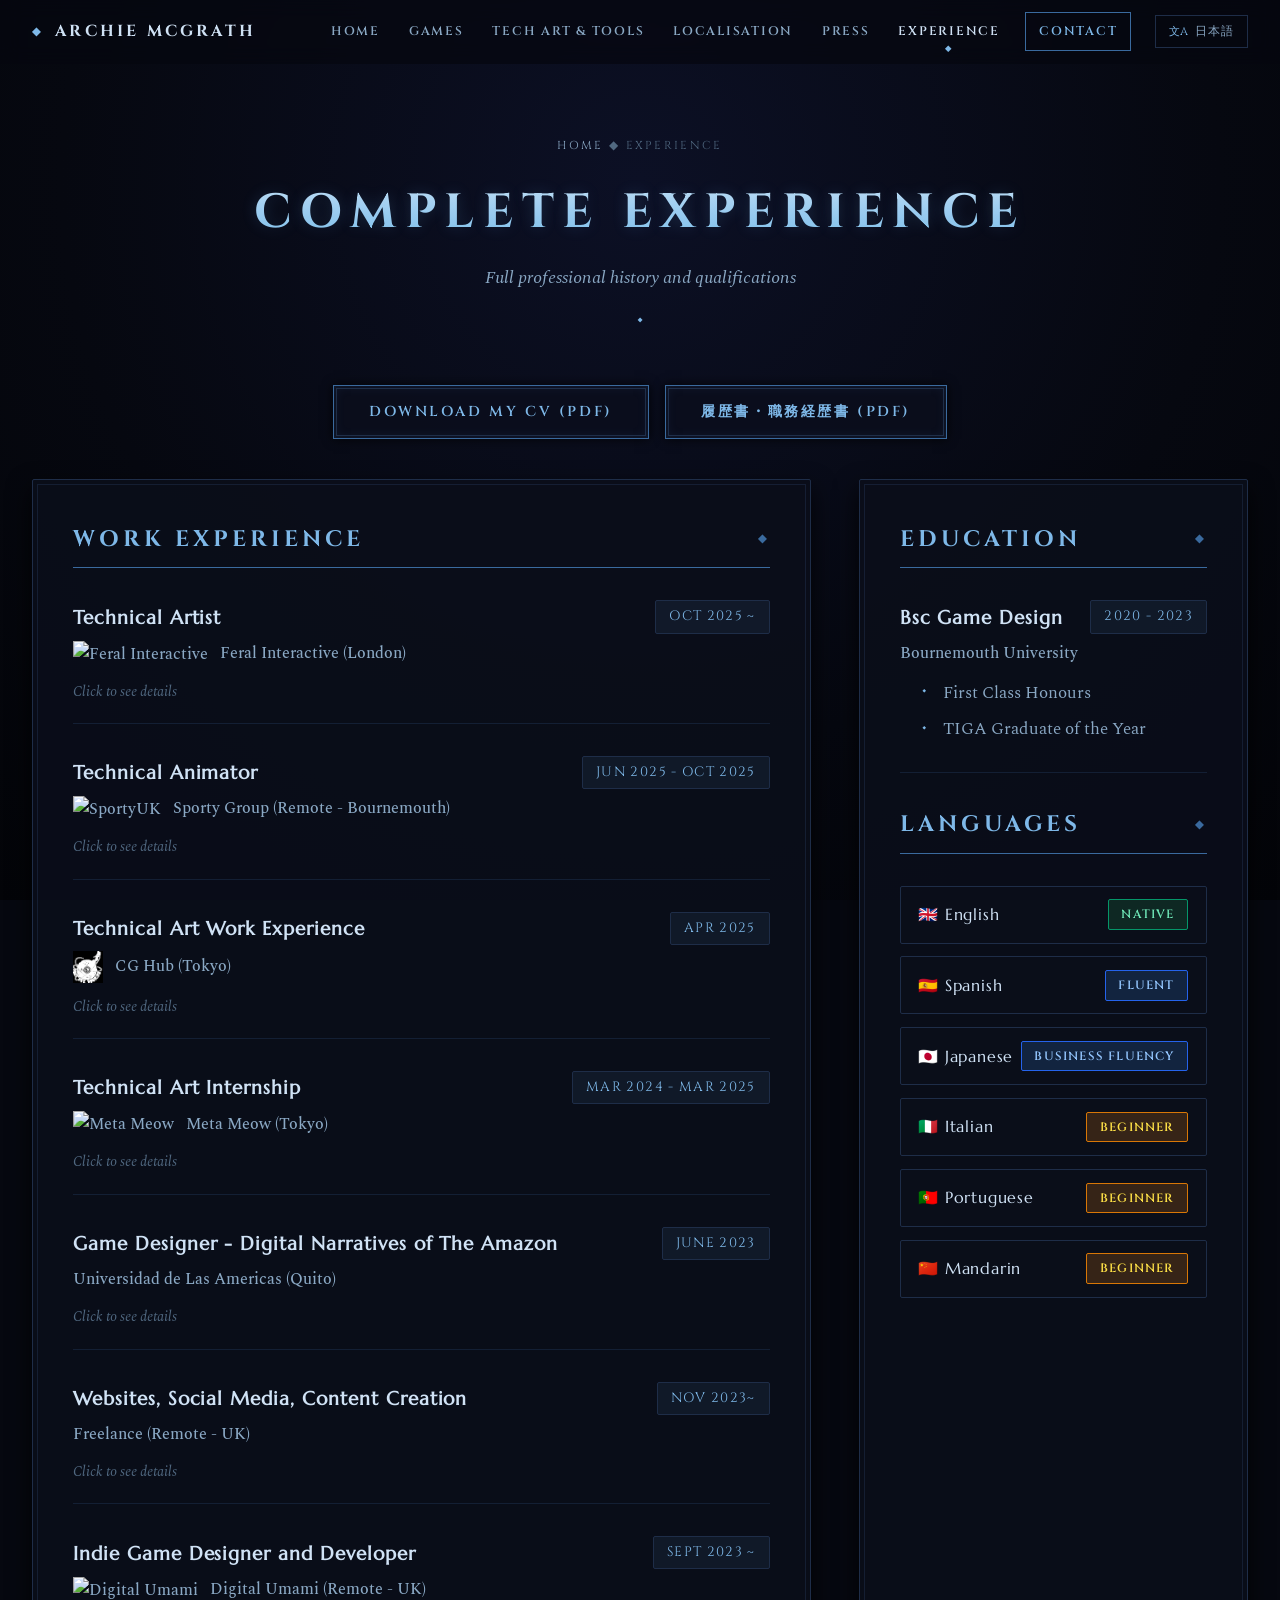
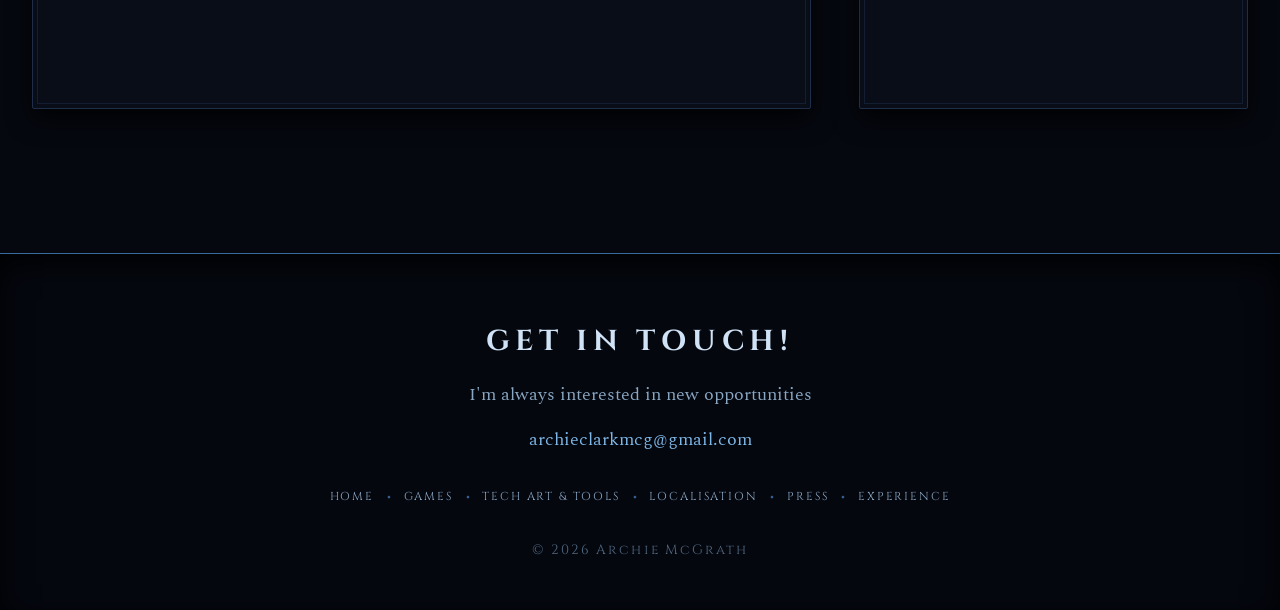
==== commit fce1b1cf: "Japanese localisation setup (AI Gen)" ====
--- a/experience.html
+++ b/experience.html
@@ -11,7 +11,7 @@
     <link rel="preconnect" href="https://fonts.gstatic.com" crossorigin>
     <link href="https://fonts.googleapis.com/css2?family=Cinzel:wght@400;600;700;900&family=Marcellus&family=Spectral:ital,wght@0,300;0,400;0,600;1,400&display=swap" rel="stylesheet">
     <link rel="stylesheet" href="assets/styles.css?v=3.0">
-    <link rel="stylesheet" href="assets/site.css?v=3.0">
+    <link rel="stylesheet" href="assets/site.css?v=3.1">
 </head>
 
 <body>
@@ -27,6 +27,8 @@
         <div class="cv-downloads">
             <a href="assets/pdfs/Archie%20McGrath%20Technical%20Artist%20Resume.pdf" class="cta-button"
                 download="Archie McGrath Technical Artist Resume.pdf">Download My CV (PDF)</a>
+            <a href="assets/pdfs/Archie_McGrath_CV_JP.pdf" class="cta-button" lang="ja"
+                download="Archie_McGrath_CV_JP.pdf">履歴書・職務経歴書 (PDF)</a>
         </div>
         <div class="cv-grid">
             <!-- Work Experience Column -->
@@ -197,7 +199,8 @@
 
     <footer id="contact"></footer>
 
-    <script src="assets/site.js?v=3.0"></script>
+    <script src="assets/i18n/ja.js?v=1.0"></script>
+    <script src="assets/site.js?v=3.1"></script>
     <script>
         renderChrome('experience');
         function toggleCVExpand(item) { item.classList.toggle('expanded'); }
--- a/assets/site.css
+++ b/assets/site.css
@@ -1023,3 +1023,142 @@
     margin: 0 auto 2.5rem;
 }
 .cv-downloads .cta-button { text-align: center; }
+
+/* ── Language toggle ──────────────────────────────────────── */
+.lang-toggle {
+    order: 3;
+    display: inline-flex;
+    align-items: center;
+    gap: 0.45rem;
+    padding: 0.42rem 0.8rem;
+    background: transparent;
+    border: 1px solid var(--border-color);
+    color: var(--text-secondary);
+    font-family: var(--font-title), 'Noto Serif JP', serif;
+    font-size: 0.78rem;
+    letter-spacing: 0.08em;
+    cursor: pointer;
+    white-space: nowrap;
+    transition: border-color 0.2s ease, color 0.2s ease;
+}
+
+.lang-toggle:hover,
+.lang-toggle:focus-visible {
+    border-color: var(--border-gold-glow);
+    color: var(--accent-glow);
+    outline: none;
+}
+
+.lang-icon {
+    font-size: 0.7rem;
+    color: var(--accent-color);
+    letter-spacing: 0;
+}
+
+.site-links { order: 2; }
+.site-brand { order: 1; margin-right: auto; }
+.nav-toggle { order: 4; }
+
+@media (max-width: 1080px) {
+    .site-nav-inner { gap: 0.6rem; }
+    .lang-toggle { padding: 0.42rem 0.6rem; }
+}
+
+@media (max-width: 420px) {
+    .site-brand { font-size: 0.82rem; letter-spacing: 0.14em; }
+}
+
+/* ── AI translation notice ────────────────────────────────── */
+.ai-banner {
+    display: flex;
+    align-items: flex-start;
+    gap: 0.8rem;
+    max-width: 1300px;
+    margin: 1rem auto 0;
+    padding: 0.9rem 1rem 0.9rem 1.2rem;
+    background: linear-gradient(90deg, rgba(42, 61, 110, 0.35), rgba(10, 14, 26, 0.9));
+    border: 1px solid var(--border-gold);
+    border-left: 3px solid var(--accent-glow);
+    color: var(--text-primary);
+    font-size: 0.92rem;
+    line-height: 1.6;
+}
+
+.ai-banner-icon {
+    color: var(--accent-glow);
+    font-size: 0.7rem;
+    padding-top: 0.35rem;
+}
+
+.ai-banner-text { flex: 1; }
+
+.ai-banner-en,
+.ai-banner-close {
+    flex-shrink: 0;
+    background: transparent;
+    border: 1px solid var(--border-color);
+    color: var(--text-secondary);
+    cursor: pointer;
+    font-size: 0.78rem;
+    transition: color 0.2s ease, border-color 0.2s ease;
+}
+
+.ai-banner-en {
+    padding: 0.3rem 0.7rem;
+    font-family: var(--font-title);
+    letter-spacing: 0.08em;
+}
+
+.ai-banner-close {
+    width: 30px;
+    height: 30px;
+}
+
+.ai-banner-en:hover,
+.ai-banner-close:hover {
+    color: var(--accent-glow);
+    border-color: var(--border-gold-glow);
+}
+
+@media (max-width: 1340px) {
+    .ai-banner { margin: 1rem 1rem 0; }
+}
+
+@media (max-width: 700px) {
+    .ai-banner { flex-wrap: wrap; font-size: 0.85rem; }
+    .ai-banner-text { flex-basis: calc(100% - 3rem); }
+    .ai-banner-en { margin-left: 1.5rem; }
+}
+
+/* ── Japanese typography ──────────────────────────────────── */
+/* Latin keeps Cinzel/Spectral; Japanese glyphs fall through to Noto Serif JP */
+:root.lang-ja {
+    --font-title: 'Cinzel', 'Noto Serif JP', serif;
+    --font-heading: 'Marcellus', 'Noto Serif JP', serif;
+    --font-body: 'Spectral', 'Noto Serif JP', serif;
+}
+
+:root.lang-ja body { line-height: 1.85; }
+
+/* Wide tracking suits uppercase Latin, not kana/kanji */
+:root.lang-ja .section-title { letter-spacing: 0.12em; }
+:root.lang-ja .hero h2 { letter-spacing: 0.12em; }
+:root.lang-ja .site-links a,
+:root.lang-ja .footer-links a,
+:root.lang-ja .text-link,
+:root.lang-ja .item-page-link,
+:root.lang-ja .tile-kicker,
+:root.lang-ja .item-kicker,
+:root.lang-ja .sub-section-title,
+:root.lang-ja .experience-title,
+:root.lang-ja .radial-label,
+:root.lang-ja .cta-button { letter-spacing: 0.06em; }
+:root.lang-ja .section-subtitle,
+:root.lang-ja .radial-hub-desc,
+:root.lang-ja .expand-hint,
+:root.lang-ja .gallery-bar { font-style: normal; }
+:root.lang-ja .site-links a { padding: 0.5rem 0.65rem; }
+:root.lang-ja .project-title,
+:root.lang-ja .cv-role,
+:root.lang-ja .contact-info h3 { letter-spacing: 0.04em; }
+:root.lang-ja .expand-hint-cv { font-style: normal; }
